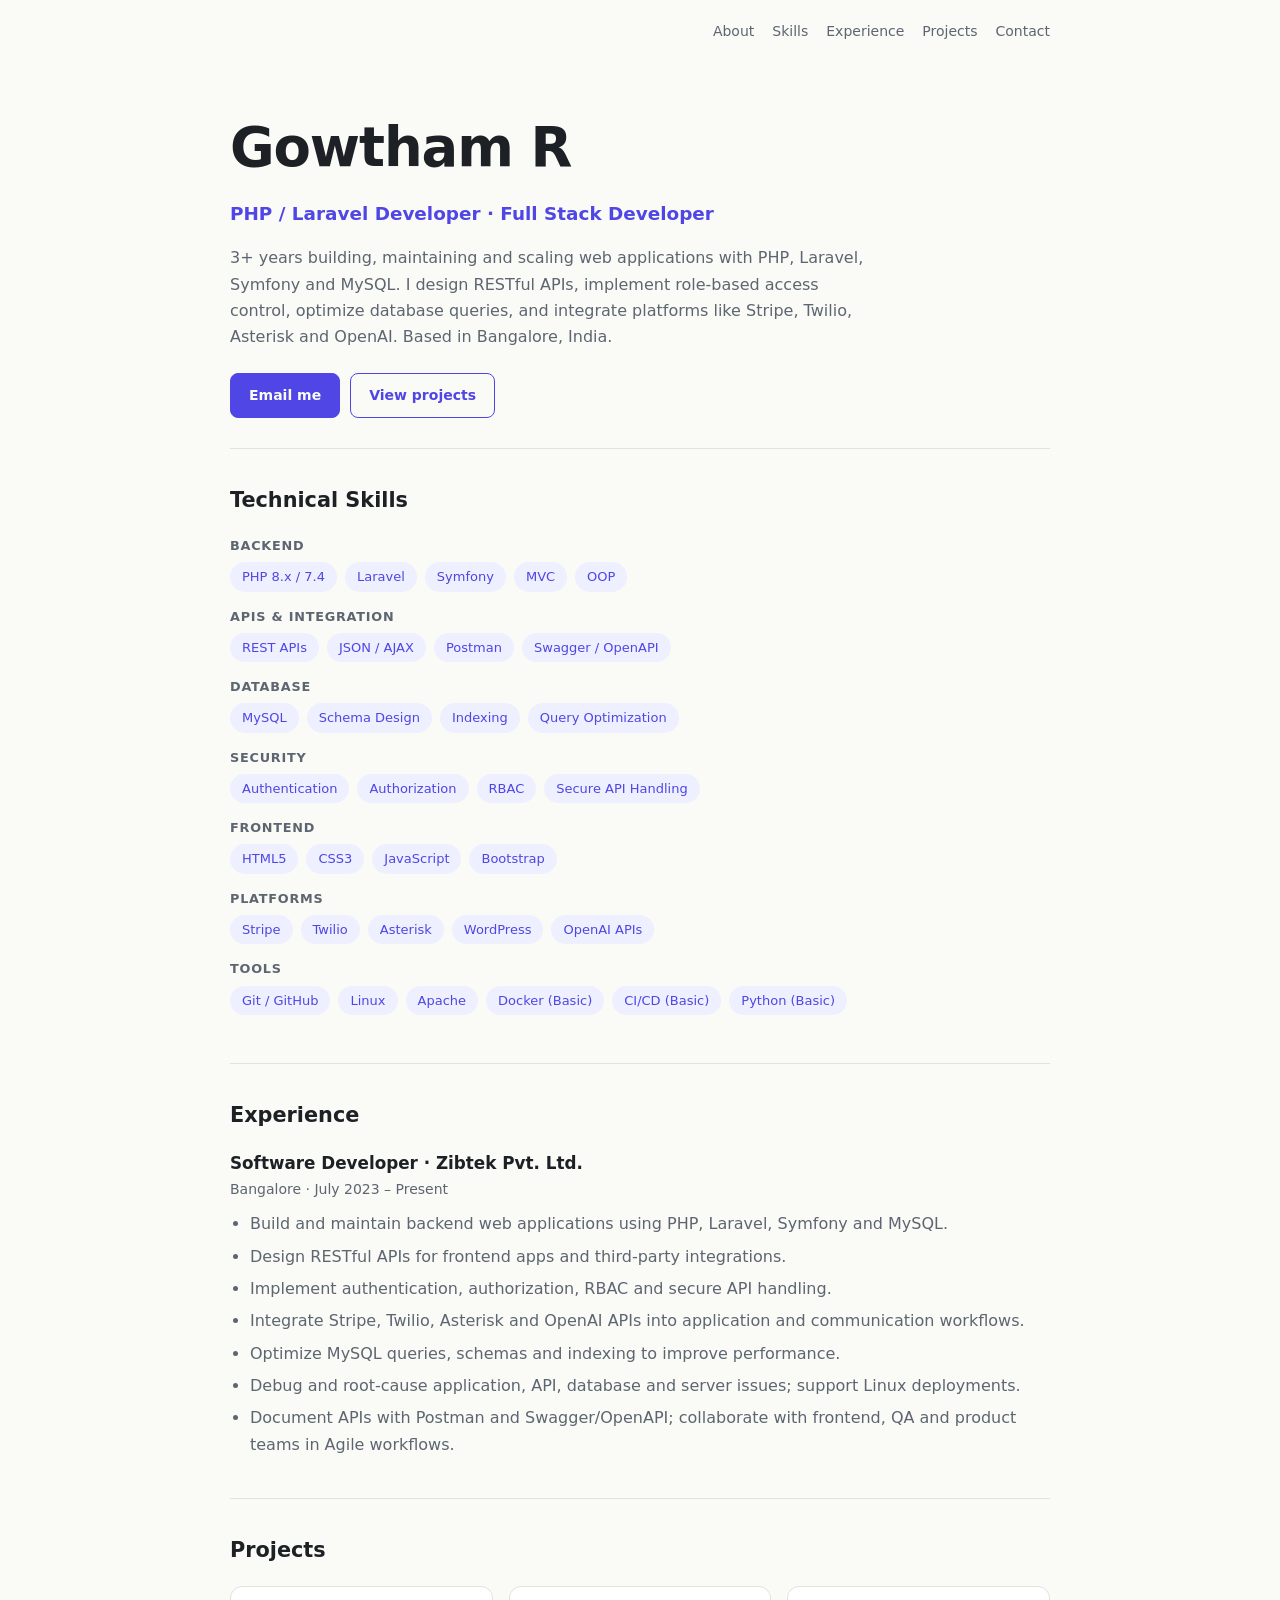
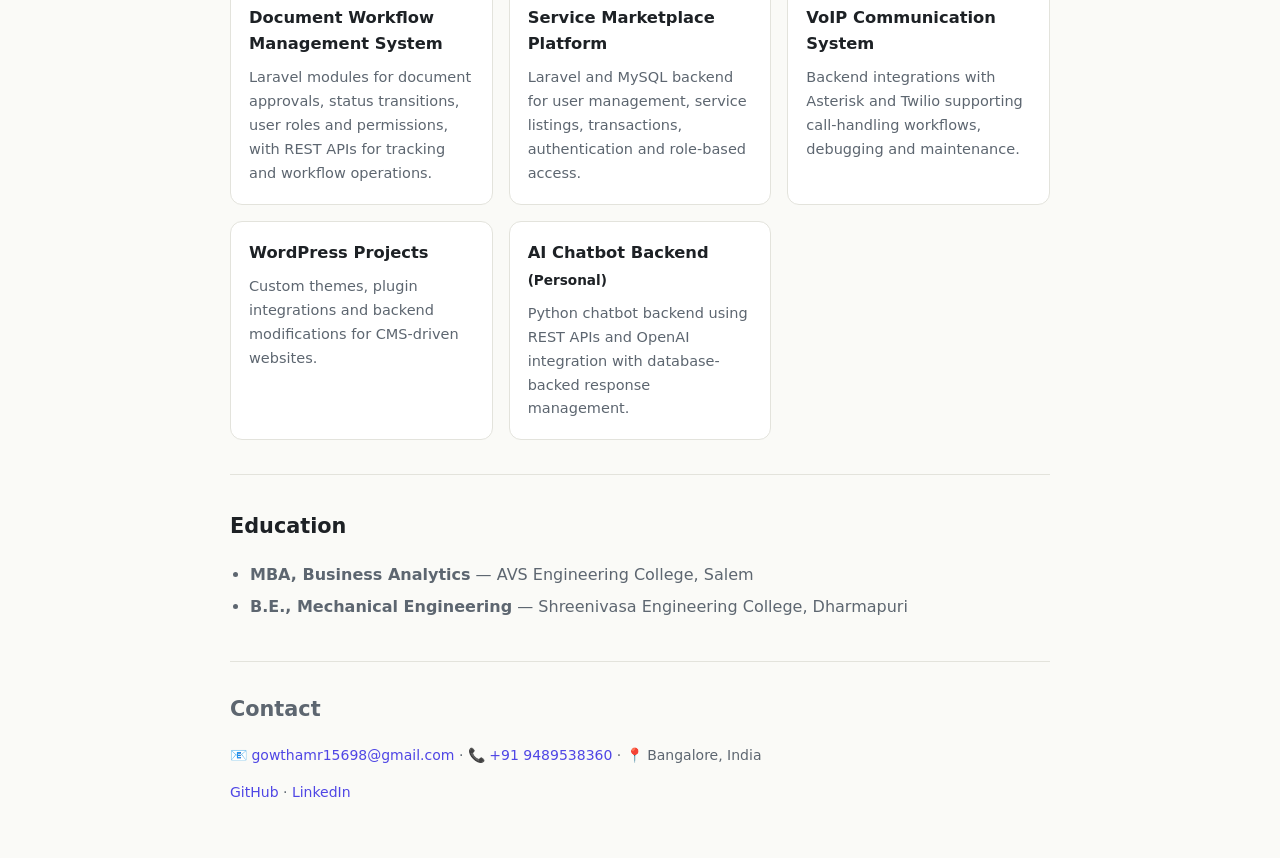
==== index.html @ 0ca5e267 "Add portfolio website" ====
<!DOCTYPE html>
<html lang="en">
<head>
<meta charset="utf-8">
<meta name="viewport" content="width=device-width, initial-scale=1, viewport-fit=cover">
<title>Gowtham R | PHP / Laravel Developer</title>
<style>
:root{box-sizing:border-box;padding-top:env(safe-area-inset-top,0px);padding-bottom:env(safe-area-inset-bottom,0px);
--bg:#fafaf7;--surface:#fff;--text:#1d2125;--muted:#5d6670;--accent:#4f46e5;--border:#e3e3dc;--chip:#eef0ff}
@media (prefers-color-scheme:dark){:root:not([data-theme="light"]){--bg:#111317;--surface:#1a1d23;--text:#ecedef;--muted:#9aa3ad;--accent:#8b8cf8;--border:#2b2f37;--chip:#23263a}}
:root[data-theme="dark"]{--bg:#111317;--surface:#1a1d23;--text:#ecedef;--muted:#9aa3ad;--accent:#8b8cf8;--border:#2b2f37;--chip:#23263a}
html{scroll-padding-top:env(safe-area-inset-top,0px);scroll-behavior:smooth}
*{box-sizing:border-box}
body{margin:0;background:var(--bg);color:var(--text);font:16px/1.65 system-ui,-apple-system,"Segoe UI",Roboto,sans-serif}
.wrap{max-width:860px;margin:0 auto;padding:0 20px}
nav{display:flex;gap:18px;justify-content:flex-end;padding:20px 0;font-size:14px;flex-wrap:wrap}
a{color:var(--accent);text-decoration:none}a:hover{text-decoration:underline}
nav a{color:var(--muted)}
header{padding:40px 0 30px}
h1{font-size:clamp(2.2rem,6vw,3.4rem);margin:0;letter-spacing:-.02em}
.role{color:var(--accent);font-weight:600;font-size:1.15rem;margin:6px 0 16px}
.lead{max-width:640px;color:var(--muted)}
.btns{display:flex;gap:10px;flex-wrap:wrap;margin-top:22px}
.btn{padding:10px 18px;border-radius:8px;border:1px solid var(--accent);font-weight:600;font-size:14px}
.btn.p{background:var(--accent);color:var(--bg)}
.btn:hover{text-decoration:none;opacity:.88}
section{padding:34px 0;border-top:1px solid var(--border)}
h2{font-size:1.3rem;margin:0 0 18px}
.chips{display:flex;flex-wrap:wrap;gap:8px}
.chip{background:var(--chip);color:var(--accent);padding:4px 12px;border-radius:999px;font-size:13px;font-weight:500}
.skills div{margin-bottom:14px}.skills h3{font-size:.8rem;text-transform:uppercase;letter-spacing:.06em;color:var(--muted);margin:0 0 6px}
.grid{display:grid;grid-template-columns:repeat(auto-fit,minmax(250px,1fr));gap:16px}
.card{background:var(--surface);border:1px solid var(--border);border-radius:12px;padding:18px}
.card h3{margin:0 0 8px;font-size:1.02rem}
.card p{margin:0;color:var(--muted);font-size:14.5px}
.job h3{margin:0;font-size:1.05rem}.job .meta{color:var(--muted);font-size:14px;margin-bottom:10px}
ul{padding-left:20px;margin:0}li{margin-bottom:6px;color:var(--muted)}
footer{padding:30px 0 40px;color:var(--muted);font-size:14px;border-top:1px solid var(--border)}
</style>
</head>
<body>
<div class="wrap">
<nav><a href="#about">About</a><a href="#skills">Skills</a><a href="#experience">Experience</a><a href="#projects">Projects</a><a href="#contact">Contact</a></nav>

<header id="about">
<h1>Gowtham R</h1>
<div class="role">PHP / Laravel Developer · Full Stack Developer</div>
<p class="lead">3+ years building, maintaining and scaling web applications with PHP, Laravel, Symfony and MySQL. I design RESTful APIs, implement role-based access control, optimize database queries, and integrate platforms like Stripe, Twilio, Asterisk and OpenAI. Based in Bangalore, India.</p>
<div class="btns"><a class="btn p" href="mailto:gowthamr15698@gmail.com">Email me</a><a class="btn" href="#projects">View projects</a></div>
</header>

<section id="skills">
<h2>Technical Skills</h2>
<div class="skills">
<div><h3>Backend</h3><div class="chips"><span class="chip">PHP 8.x / 7.4</span><span class="chip">Laravel</span><span class="chip">Symfony</span><span class="chip">MVC</span><span class="chip">OOP</span></div></div>
<div><h3>APIs &amp; Integration</h3><div class="chips"><span class="chip">REST APIs</span><span class="chip">JSON / AJAX</span><span class="chip">Postman</span><span class="chip">Swagger / OpenAPI</span></div></div>
<div><h3>Database</h3><div class="chips"><span class="chip">MySQL</span><span class="chip">Schema Design</span><span class="chip">Indexing</span><span class="chip">Query Optimization</span></div></div>
<div><h3>Security</h3><div class="chips"><span class="chip">Authentication</span><span class="chip">Authorization</span><span class="chip">RBAC</span><span class="chip">Secure API Handling</span></div></div>
<div><h3>Frontend</h3><div class="chips"><span class="chip">HTML5</span><span class="chip">CSS3</span><span class="chip">JavaScript</span><span class="chip">Bootstrap</span></div></div>
<div><h3>Platforms</h3><div class="chips"><span class="chip">Stripe</span><span class="chip">Twilio</span><span class="chip">Asterisk</span><span class="chip">WordPress</span><span class="chip">OpenAI APIs</span></div></div>
<div><h3>Tools</h3><div class="chips"><span class="chip">Git / GitHub</span><span class="chip">Linux</span><span class="chip">Apache</span><span class="chip">Docker (Basic)</span><span class="chip">CI/CD (Basic)</span><span class="chip">Python (Basic)</span></div></div>
</div>
</section>

<section id="experience">
<h2>Experience</h2>
<div class="job">
<h3>Software Developer · Zibtek Pvt. Ltd.</h3>
<div class="meta">Bangalore · July 2023 – Present</div>
<ul>
<li>Build and maintain backend web applications using PHP, Laravel, Symfony and MySQL.</li>
<li>Design RESTful APIs for frontend apps and third-party integrations.</li>
<li>Implement authentication, authorization, RBAC and secure API handling.</li>
<li>Integrate Stripe, Twilio, Asterisk and OpenAI APIs into application and communication workflows.</li>
<li>Optimize MySQL queries, schemas and indexing to improve performance.</li>
<li>Debug and root-cause application, API, database and server issues; support Linux deployments.</li>
<li>Document APIs with Postman and Swagger/OpenAPI; collaborate with frontend, QA and product teams in Agile workflows.</li>
</ul>
</div>
</section>

<section id="projects">
<h2>Projects</h2>
<div class="grid">
<div class="card"><h3>Document Workflow Management System</h3><p>Laravel modules for document approvals, status transitions, user roles and permissions, with REST APIs for tracking and workflow operations.</p></div>
<div class="card"><h3>Service Marketplace Platform</h3><p>Laravel and MySQL backend for user management, service listings, transactions, authentication and role-based access.</p></div>
<div class="card"><h3>VoIP Communication System</h3><p>Backend integrations with Asterisk and Twilio supporting call-handling workflows, debugging and maintenance.</p></div>
<div class="card"><h3>WordPress Projects</h3><p>Custom themes, plugin integrations and backend modifications for CMS-driven websites.</p></div>
<div class="card"><h3>AI Chatbot Backend <small>(Personal)</small></h3><p>Python chatbot backend using REST APIs and OpenAI integration with database-backed response management.</p></div>
</div>
</section>

<section id="education">
<h2>Education</h2>
<ul>
<li><strong>MBA, Business Analytics</strong> — AVS Engineering College, Salem</li>
<li><strong>B.E., Mechanical Engineering</strong> — Shreenivasa Engineering College, Dharmapuri</li>
</ul>
</section>

<footer id="contact">
<h2>Contact</h2>
<p>📧 <a href="mailto:gowthamr15698@gmail.com">gowthamr15698@gmail.com</a> · 📞 <a href="tel:+919489538360">+91 9489538360</a> · 📍 Bangalore, India</p>
<p><a href="https://github.com/Gowtham-Programmer" id="gh">GitHub</a> · <a href="https://www.linkedin.com/" id="li">LinkedIn</a></p>
</footer>
</div>
</body>
</html>
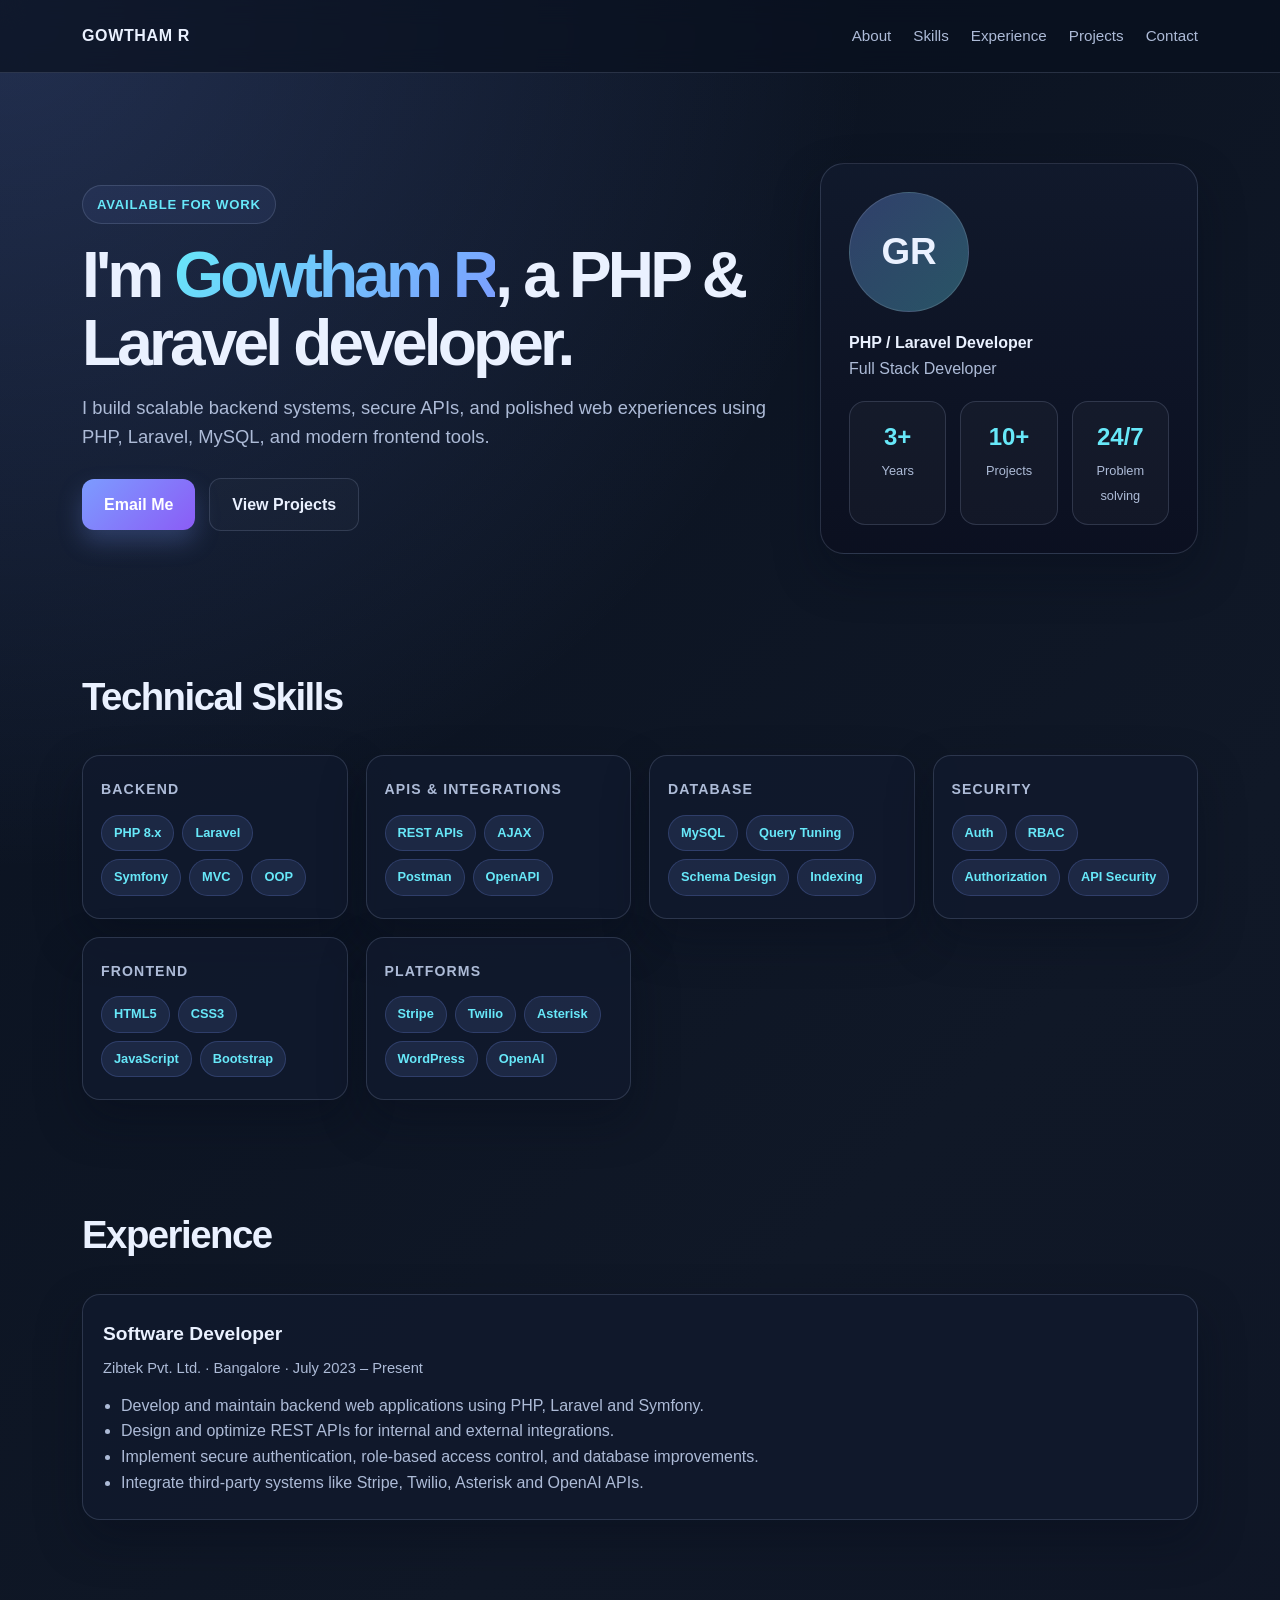
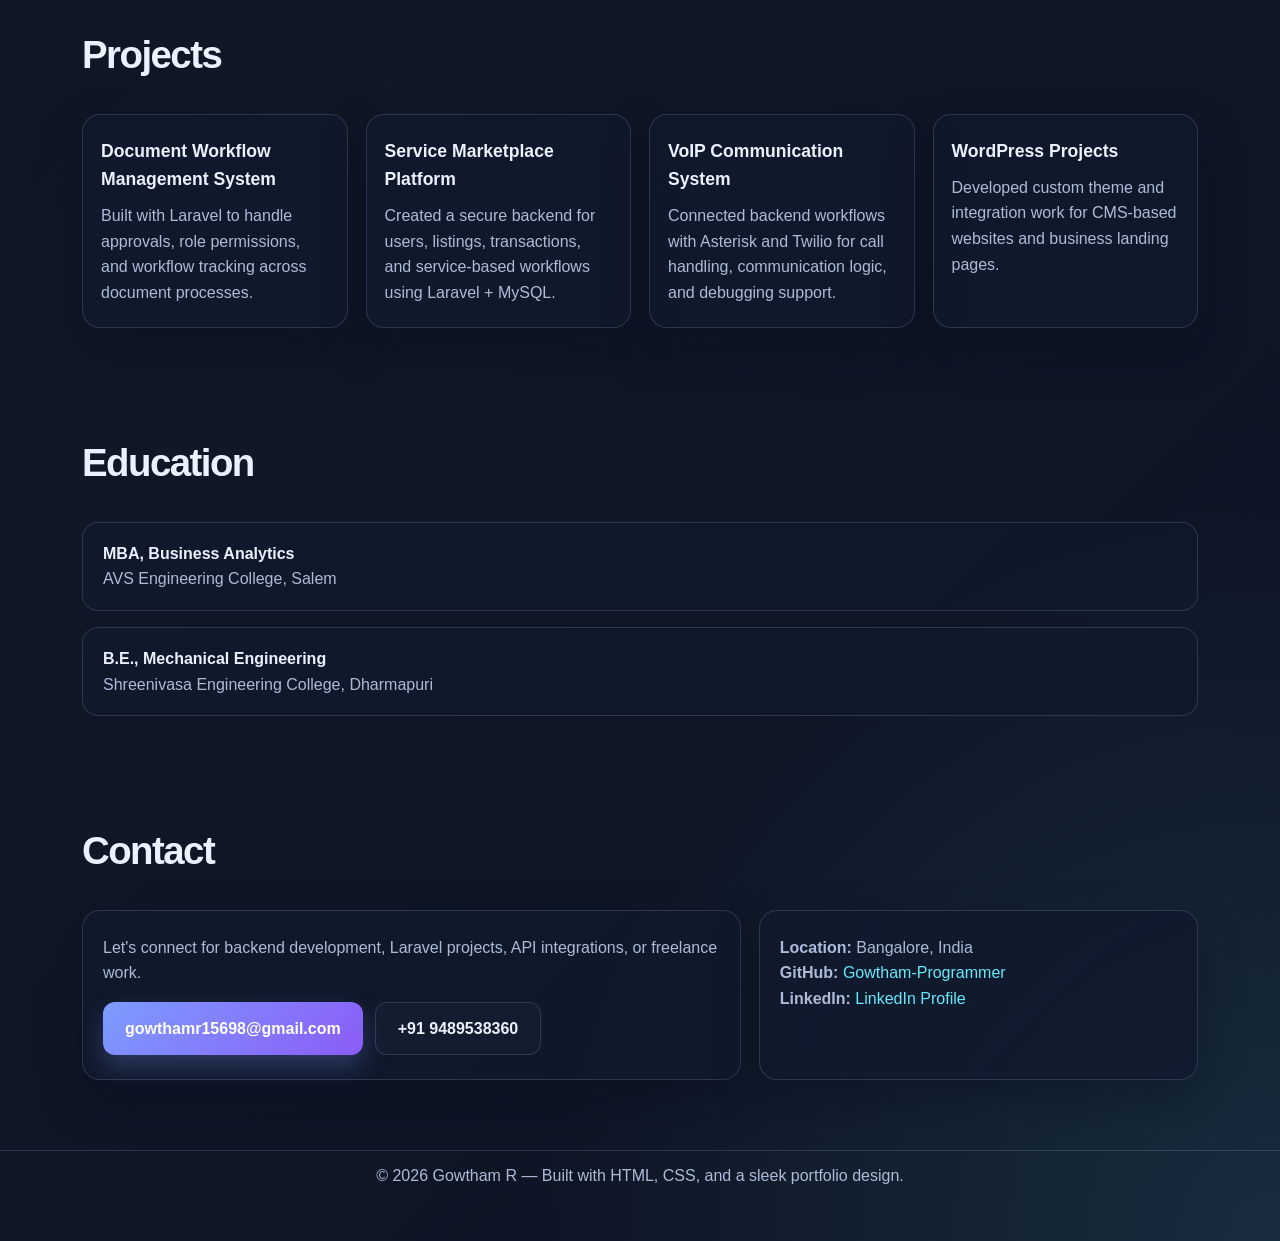
==== commit 6fee6199: "new portpolio design" ====
--- a/index.html
+++ b/index.html
@@ -1,108 +1,586 @@
 <!DOCTYPE html>
 <html lang="en">
 <head>
-<meta charset="utf-8">
-<meta name="viewport" content="width=device-width, initial-scale=1, viewport-fit=cover">
-<title>Gowtham R | PHP / Laravel Developer</title>
-<style>
-:root{box-sizing:border-box;padding-top:env(safe-area-inset-top,0px);padding-bottom:env(safe-area-inset-bottom,0px);
---bg:#fafaf7;--surface:#fff;--text:#1d2125;--muted:#5d6670;--accent:#4f46e5;--border:#e3e3dc;--chip:#eef0ff}
-@media (prefers-color-scheme:dark){:root:not([data-theme="light"]){--bg:#111317;--surface:#1a1d23;--text:#ecedef;--muted:#9aa3ad;--accent:#8b8cf8;--border:#2b2f37;--chip:#23263a}}
-:root[data-theme="dark"]{--bg:#111317;--surface:#1a1d23;--text:#ecedef;--muted:#9aa3ad;--accent:#8b8cf8;--border:#2b2f37;--chip:#23263a}
-html{scroll-padding-top:env(safe-area-inset-top,0px);scroll-behavior:smooth}
-*{box-sizing:border-box}
-body{margin:0;background:var(--bg);color:var(--text);font:16px/1.65 system-ui,-apple-system,"Segoe UI",Roboto,sans-serif}
-.wrap{max-width:860px;margin:0 auto;padding:0 20px}
-nav{display:flex;gap:18px;justify-content:flex-end;padding:20px 0;font-size:14px;flex-wrap:wrap}
-a{color:var(--accent);text-decoration:none}a:hover{text-decoration:underline}
-nav a{color:var(--muted)}
-header{padding:40px 0 30px}
-h1{font-size:clamp(2.2rem,6vw,3.4rem);margin:0;letter-spacing:-.02em}
-.role{color:var(--accent);font-weight:600;font-size:1.15rem;margin:6px 0 16px}
-.lead{max-width:640px;color:var(--muted)}
-.btns{display:flex;gap:10px;flex-wrap:wrap;margin-top:22px}
-.btn{padding:10px 18px;border-radius:8px;border:1px solid var(--accent);font-weight:600;font-size:14px}
-.btn.p{background:var(--accent);color:var(--bg)}
-.btn:hover{text-decoration:none;opacity:.88}
-section{padding:34px 0;border-top:1px solid var(--border)}
-h2{font-size:1.3rem;margin:0 0 18px}
-.chips{display:flex;flex-wrap:wrap;gap:8px}
-.chip{background:var(--chip);color:var(--accent);padding:4px 12px;border-radius:999px;font-size:13px;font-weight:500}
-.skills div{margin-bottom:14px}.skills h3{font-size:.8rem;text-transform:uppercase;letter-spacing:.06em;color:var(--muted);margin:0 0 6px}
-.grid{display:grid;grid-template-columns:repeat(auto-fit,minmax(250px,1fr));gap:16px}
-.card{background:var(--surface);border:1px solid var(--border);border-radius:12px;padding:18px}
-.card h3{margin:0 0 8px;font-size:1.02rem}
-.card p{margin:0;color:var(--muted);font-size:14.5px}
-.job h3{margin:0;font-size:1.05rem}.job .meta{color:var(--muted);font-size:14px;margin-bottom:10px}
-ul{padding-left:20px;margin:0}li{margin-bottom:6px;color:var(--muted)}
-footer{padding:30px 0 40px;color:var(--muted);font-size:14px;border-top:1px solid var(--border)}
-</style>
+  <meta charset="UTF-8" />
+  <meta name="viewport" content="width=device-width, initial-scale=1.0" />
+  <meta name="description" content="Gowtham R - PHP / Laravel developer portfolio" />
+  <title>Gowtham R | PHP / Laravel Developer</title>
+  <style>
+    :root {
+      --bg: #0b1020;
+      --bg-soft: #121a2d;
+      --panel: rgba(19, 27, 46, 0.9);
+      --panel-strong: #111a2d;
+      --text: #eaf1ff;
+      --muted: #adbbd7;
+      --primary: #7c9cff;
+      --primary-2: #67e8f9;
+      --accent: #8b5cf6;
+      --line: rgba(160, 175, 210, 0.2);
+      --glow: rgba(124, 156, 255, 0.28);
+      --shadow: 0 20px 45px rgba(7, 11, 25, 0.35);
+    }
+
+    * { box-sizing: border-box; }
+
+    html {
+      scroll-behavior: smooth;
+    }
+
+    body {
+      margin: 0;
+      font-family: Inter, "Segoe UI", Roboto, Arial, sans-serif;
+      background:
+        radial-gradient(circle at top left, rgba(124, 156, 255, 0.22), transparent 28%),
+        radial-gradient(circle at bottom right, rgba(103, 232, 249, 0.12), transparent 24%),
+        linear-gradient(135deg, #09111f, #101827 50%, #0d1324);
+      color: var(--text);
+      line-height: 1.6;
+    }
+
+    a {
+      color: var(--primary-2);
+      text-decoration: none;
+    }
+
+    a:hover {
+      text-decoration: underline;
+    }
+
+    .container {
+      max-width: 1160px;
+      margin: 0 auto;
+      padding: 0 22px;
+    }
+
+    nav {
+      position: sticky;
+      top: 0;
+      backdrop-filter: blur(12px);
+      background: rgba(9, 17, 31, 0.7);
+      border-bottom: 1px solid var(--line);
+      z-index: 10;
+    }
+
+    .nav-inner {
+      display: flex;
+      justify-content: space-between;
+      align-items: center;
+      min-height: 72px;
+      gap: 14px;
+    }
+
+    .brand {
+      font-weight: 700;
+      letter-spacing: 0.04em;
+      color: var(--text);
+    }
+
+    .nav-links {
+      display: flex;
+      gap: 22px;
+      flex-wrap: wrap;
+      font-size: 0.95rem;
+    }
+
+    .nav-links a {
+      color: var(--muted);
+    }
+
+    .hero {
+      padding: 90px 0 60px;
+    }
+
+    .hero-grid {
+      display: grid;
+      grid-template-columns: 1.3fr 0.7fr;
+      gap: 36px;
+      align-items: center;
+    }
+
+    .eyebrow {
+      display: inline-flex;
+      align-items: center;
+      gap: 8px;
+      border: 1px solid var(--line);
+      border-radius: 999px;
+      background: rgba(124, 156, 255, 0.08);
+      color: var(--primary-2);
+      padding: 8px 14px;
+      font-size: 0.82rem;
+      font-weight: 600;
+      letter-spacing: 0.06em;
+      text-transform: uppercase;
+    }
+
+    h1 {
+      font-size: clamp(2.8rem, 5vw, 5rem);
+      line-height: 1.05;
+      margin: 18px 0 16px;
+      letter-spacing: -0.06em;
+    }
+
+    .highlight {
+      background: linear-gradient(135deg, var(--primary-2), var(--primary));
+      -webkit-background-clip: text;
+      background-clip: text;
+      color: transparent;
+    }
+
+    .subtitle {
+      font-size: 1.15rem;
+      color: var(--muted);
+      margin: 0 0 22px;
+      max-width: 700px;
+    }
+
+    .btn-row {
+      display: flex;
+      align-items: center;
+      gap: 14px;
+      flex-wrap: wrap;
+      margin-top: 26px;
+    }
+
+    .btn {
+      display: inline-flex;
+      align-items: center;
+      justify-content: center;
+      border-radius: 12px;
+      padding: 13px 22px;
+      font-weight: 700;
+      transition: transform 0.2s ease, box-shadow 0.2s ease;
+    }
+
+    .btn:hover {
+      text-decoration: none;
+      transform: translateY(-1px);
+    }
+
+    .btn-primary {
+      background: linear-gradient(135deg, var(--primary), var(--accent));
+      color: #fff;
+      box-shadow: 0 12px 25px rgba(124, 156, 255, 0.25);
+    }
+
+    .btn-secondary {
+      border: 1px solid var(--line);
+      background: rgba(255,255,255,0.02);
+      color: var(--text);
+    }
+
+    .profile-card {
+      background: linear-gradient(180deg, rgba(17, 26, 45, 0.92), rgba(11, 16, 32, 0.92));
+      border: 1px solid var(--line);
+      border-radius: 24px;
+      box-shadow: var(--shadow);
+      padding: 28px;
+    }
+
+    .avatar {
+      width: 120px;
+      height: 120px;
+      border-radius: 50%;
+      background: linear-gradient(135deg, rgba(124,156,255,0.3), rgba(103,232,249,0.3));
+      border: 1px solid rgba(255,255,255,0.12);
+      display: grid;
+      place-items: center;
+      font-size: 2.3rem;
+      font-weight: 700;
+      margin-bottom: 18px;
+    }
+
+    .stat-boxes {
+      display: grid;
+      grid-template-columns: repeat(3, minmax(0, 1fr));
+      gap: 14px;
+      margin-top: 20px;
+    }
+
+    .stat {
+      border: 1px solid var(--line);
+      border-radius: 16px;
+      padding: 16px 12px;
+      text-align: center;
+      background: rgba(255,255,255,0.03);
+    }
+
+    .stat strong {
+      display: block;
+      font-size: 1.5rem;
+      color: var(--primary-2);
+    }
+
+    .stat span {
+      color: var(--muted);
+      font-size: 0.8rem;
+    }
+
+    section {
+      padding: 52px 0;
+    }
+
+    .section-title {
+      margin: 0 0 28px;
+      font-size: clamp(1.8rem, 3vw, 2.5rem);
+      letter-spacing: -0.04em;
+    }
+
+    .skills-wrap {
+      display: grid;
+      grid-template-columns: repeat(auto-fit, minmax(220px, 1fr));
+      gap: 18px;
+    }
+
+    .skill-card,
+    .project-card,
+    .timeline-item,
+    .contact-card {
+      background: rgba(17, 26, 45, 0.8);
+      border: 1px solid var(--line);
+      border-radius: 18px;
+      box-shadow: var(--shadow);
+    }
+
+    .skill-card {
+      padding: 22px 18px;
+    }
+
+    .skill-card h3 {
+      margin: 0 0 14px;
+      font-size: 0.88rem;
+      letter-spacing: 0.08em;
+      text-transform: uppercase;
+      color: var(--muted);
+    }
+
+    .chips {
+      display: flex;
+      flex-wrap: wrap;
+      gap: 8px;
+    }
+
+    .chip {
+      background: rgba(124, 156, 255, 0.12);
+      border: 1px solid rgba(124, 156, 255, 0.2);
+      color: var(--primary-2);
+      border-radius: 999px;
+      padding: 7px 12px;
+      font-size: 0.8rem;
+      font-weight: 600;
+    }
+
+    .timeline {
+      display: grid;
+      gap: 20px;
+    }
+
+    .timeline-item {
+      padding: 24px 20px;
+    }
+
+    .timeline-item h3 {
+      margin: 0;
+      font-size: 1.2rem;
+    }
+
+    .meta {
+      margin: 8px 0 12px;
+      color: var(--muted);
+      font-size: 0.92rem;
+    }
+
+    .timeline-item ul {
+      margin: 0;
+      padding-left: 18px;
+      color: var(--muted);
+    }
+
+    .projects-grid {
+      display: grid;
+      grid-template-columns: repeat(auto-fit, minmax(250px, 1fr));
+      gap: 18px;
+    }
+
+    .project-card {
+      padding: 22px 18px;
+    }
+
+    .project-card h3 {
+      margin: 0 0 10px;
+      font-size: 1.1rem;
+    }
+
+    .project-card p {
+      margin: 0;
+      color: var(--muted);
+    }
+
+    .education-list {
+      list-style: none;
+      padding: 0;
+      margin: 0;
+      display: grid;
+      gap: 16px;
+    }
+
+    .education-list li {
+      background: rgba(17, 26, 45, 0.8);
+      border: 1px solid var(--line);
+      border-radius: 16px;
+      padding: 18px 20px;
+      color: var(--muted);
+    }
+
+    .education-list strong {
+      color: var(--text);
+    }
+
+    .contact-wrap {
+      display: grid;
+      grid-template-columns: 1.2fr 0.8fr;
+      gap: 18px;
+      align-items: stretch;
+    }
+
+    .contact-card {
+      padding: 24px 20px;
+    }
+
+    .contact-card p {
+      margin: 0;
+      color: var(--muted);
+    }
+
+    .contact-links {
+      display: flex;
+      flex-wrap: wrap;
+      gap: 12px;
+      margin-top: 16px;
+    }
+
+    footer {
+      padding: 12px 0 52px;
+      color: var(--muted);
+      text-align: center;
+      border-top: 1px solid var(--line);
+      margin-top: 18px;
+    }
+
+    @media (max-width: 768px) {
+      .hero-grid,
+      .contact-wrap {
+        grid-template-columns: 1fr;
+      }
+
+      .nav-inner {
+        flex-direction: column;
+        justify-content: center;
+        padding: 16px 0;
+      }
+
+      .hero {
+        padding-top: 60px;
+      }
+
+      .stat-boxes {
+        grid-template-columns: 1fr;
+      }
+    }
+  </style>
 </head>
 <body>
-<div class="wrap">
-<nav><a href="#about">About</a><a href="#skills">Skills</a><a href="#experience">Experience</a><a href="#projects">Projects</a><a href="#contact">Contact</a></nav>
-
-<header id="about">
-<h1>Gowtham R</h1>
-<div class="role">PHP / Laravel Developer · Full Stack Developer</div>
-<p class="lead">3+ years building, maintaining and scaling web applications with PHP, Laravel, Symfony and MySQL. I design RESTful APIs, implement role-based access control, optimize database queries, and integrate platforms like Stripe, Twilio, Asterisk and OpenAI. Based in Bangalore, India.</p>
-<div class="btns"><a class="btn p" href="mailto:gowthamr15698@gmail.com">Email me</a><a class="btn" href="#projects">View projects</a></div>
-</header>
-
-<section id="skills">
-<h2>Technical Skills</h2>
-<div class="skills">
-<div><h3>Backend</h3><div class="chips"><span class="chip">PHP 8.x / 7.4</span><span class="chip">Laravel</span><span class="chip">Symfony</span><span class="chip">MVC</span><span class="chip">OOP</span></div></div>
-<div><h3>APIs &amp; Integration</h3><div class="chips"><span class="chip">REST APIs</span><span class="chip">JSON / AJAX</span><span class="chip">Postman</span><span class="chip">Swagger / OpenAPI</span></div></div>
-<div><h3>Database</h3><div class="chips"><span class="chip">MySQL</span><span class="chip">Schema Design</span><span class="chip">Indexing</span><span class="chip">Query Optimization</span></div></div>
-<div><h3>Security</h3><div class="chips"><span class="chip">Authentication</span><span class="chip">Authorization</span><span class="chip">RBAC</span><span class="chip">Secure API Handling</span></div></div>
-<div><h3>Frontend</h3><div class="chips"><span class="chip">HTML5</span><span class="chip">CSS3</span><span class="chip">JavaScript</span><span class="chip">Bootstrap</span></div></div>
-<div><h3>Platforms</h3><div class="chips"><span class="chip">Stripe</span><span class="chip">Twilio</span><span class="chip">Asterisk</span><span class="chip">WordPress</span><span class="chip">OpenAI APIs</span></div></div>
-<div><h3>Tools</h3><div class="chips"><span class="chip">Git / GitHub</span><span class="chip">Linux</span><span class="chip">Apache</span><span class="chip">Docker (Basic)</span><span class="chip">CI/CD (Basic)</span><span class="chip">Python (Basic)</span></div></div>
-</div>
-</section>
-
-<section id="experience">
-<h2>Experience</h2>
-<div class="job">
-<h3>Software Developer · Zibtek Pvt. Ltd.</h3>
-<div class="meta">Bangalore · July 2023 – Present</div>
-<ul>
-<li>Build and maintain backend web applications using PHP, Laravel, Symfony and MySQL.</li>
-<li>Design RESTful APIs for frontend apps and third-party integrations.</li>
-<li>Implement authentication, authorization, RBAC and secure API handling.</li>
-<li>Integrate Stripe, Twilio, Asterisk and OpenAI APIs into application and communication workflows.</li>
-<li>Optimize MySQL queries, schemas and indexing to improve performance.</li>
-<li>Debug and root-cause application, API, database and server issues; support Linux deployments.</li>
-<li>Document APIs with Postman and Swagger/OpenAPI; collaborate with frontend, QA and product teams in Agile workflows.</li>
-</ul>
-</div>
-</section>
-
-<section id="projects">
-<h2>Projects</h2>
-<div class="grid">
-<div class="card"><h3>Document Workflow Management System</h3><p>Laravel modules for document approvals, status transitions, user roles and permissions, with REST APIs for tracking and workflow operations.</p></div>
-<div class="card"><h3>Service Marketplace Platform</h3><p>Laravel and MySQL backend for user management, service listings, transactions, authentication and role-based access.</p></div>
-<div class="card"><h3>VoIP Communication System</h3><p>Backend integrations with Asterisk and Twilio supporting call-handling workflows, debugging and maintenance.</p></div>
-<div class="card"><h3>WordPress Projects</h3><p>Custom themes, plugin integrations and backend modifications for CMS-driven websites.</p></div>
-<div class="card"><h3>AI Chatbot Backend <small>(Personal)</small></h3><p>Python chatbot backend using REST APIs and OpenAI integration with database-backed response management.</p></div>
-</div>
-</section>
-
-<section id="education">
-<h2>Education</h2>
-<ul>
-<li><strong>MBA, Business Analytics</strong> — AVS Engineering College, Salem</li>
-<li><strong>B.E., Mechanical Engineering</strong> — Shreenivasa Engineering College, Dharmapuri</li>
-</ul>
-</section>
-
-<footer id="contact">
-<h2>Contact</h2>
-<p>📧 <a href="mailto:gowthamr15698@gmail.com">gowthamr15698@gmail.com</a> · 📞 <a href="tel:+919489538360">+91 9489538360</a> · 📍 Bangalore, India</p>
-<p><a href="https://github.com/Gowtham-Programmer" id="gh">GitHub</a> · <a href="https://www.linkedin.com/" id="li">LinkedIn</a></p>
-</footer>
-</div>
+  <nav>
+    <div class="container nav-inner">
+      <div class="brand">GOWTHAM R</div>
+      <div class="nav-links">
+        <a href="#about">About</a>
+        <a href="#skills">Skills</a>
+        <a href="#experience">Experience</a>
+        <a href="#projects">Projects</a>
+        <a href="#contact">Contact</a>
+      </div>
+    </div>
+  </nav>
+
+  <main class="container">
+    <header class="hero" id="about">
+      <div class="hero-grid">
+        <div>
+          <div class="eyebrow">Available for work</div>
+          <h1>I'm <span class="highlight">Gowtham R</span>, a PHP & Laravel developer.</h1>
+          <p class="subtitle">
+            I build scalable backend systems, secure APIs, and polished web experiences using PHP, Laravel, MySQL, and modern frontend tools.
+          </p>
+          <div class="btn-row">
+            <a class="btn btn-primary" href="mailto:gowthamr15698@gmail.com">Email Me</a>
+            <a class="btn btn-secondary" href="#projects">View Projects</a>
+          </div>
+        </div>
+
+        <aside class="profile-card">
+          <div class="avatar">GR</div>
+          <div>
+            <strong>PHP / Laravel Developer</strong><br />
+            <span style="color: var(--muted);">Full Stack Developer</span>
+          </div>
+
+          <div class="stat-boxes">
+            <div class="stat">
+              <strong>3+</strong>
+              <span>Years</span>
+            </div>
+            <div class="stat">
+              <strong>10+</strong>
+              <span>Projects</span>
+            </div>
+            <div class="stat">
+              <strong>24/7</strong>
+              <span>Problem solving</span>
+            </div>
+          </div>
+        </aside>
+      </div>
+    </header>
+
+    <section id="skills">
+      <h2 class="section-title">Technical Skills</h2>
+      <div class="skills-wrap">
+        <article class="skill-card">
+          <h3>Backend</h3>
+          <div class="chips">
+            <span class="chip">PHP 8.x</span>
+            <span class="chip">Laravel</span>
+            <span class="chip">Symfony</span>
+            <span class="chip">MVC</span>
+            <span class="chip">OOP</span>
+          </div>
+        </article>
+
+        <article class="skill-card">
+          <h3>APIs &amp; Integrations</h3>
+          <div class="chips">
+            <span class="chip">REST APIs</span>
+            <span class="chip">AJAX</span>
+            <span class="chip">Postman</span>
+            <span class="chip">OpenAPI</span>
+          </div>
+        </article>
+
+        <article class="skill-card">
+          <h3>Database</h3>
+          <div class="chips">
+            <span class="chip">MySQL</span>
+            <span class="chip">Query Tuning</span>
+            <span class="chip">Schema Design</span>
+            <span class="chip">Indexing</span>
+          </div>
+        </article>
+
+        <article class="skill-card">
+          <h3>Security</h3>
+          <div class="chips">
+            <span class="chip">Auth</span>
+            <span class="chip">RBAC</span>
+            <span class="chip">Authorization</span>
+            <span class="chip">API Security</span>
+          </div>
+        </article>
+
+        <article class="skill-card">
+          <h3>Frontend</h3>
+          <div class="chips">
+            <span class="chip">HTML5</span>
+            <span class="chip">CSS3</span>
+            <span class="chip">JavaScript</span>
+            <span class="chip">Bootstrap</span>
+          </div>
+        </article>
+
+        <article class="skill-card">
+          <h3>Platforms</h3>
+          <div class="chips">
+            <span class="chip">Stripe</span>
+            <span class="chip">Twilio</span>
+            <span class="chip">Asterisk</span>
+            <span class="chip">WordPress</span>
+            <span class="chip">OpenAI</span>
+          </div>
+        </article>
+      </div>
+    </section>
+
+    <section id="experience">
+      <h2 class="section-title">Experience</h2>
+      <div class="timeline">
+        <article class="timeline-item">
+          <h3>Software Developer</h3>
+          <div class="meta">Zibtek Pvt. Ltd. · Bangalore · July 2023 – Present</div>
+          <ul>
+            <li>Develop and maintain backend web applications using PHP, Laravel and Symfony.</li>
+            <li>Design and optimize REST APIs for internal and external integrations.</li>
+            <li>Implement secure authentication, role-based access control, and database improvements.</li>
+            <li>Integrate third-party systems like Stripe, Twilio, Asterisk and OpenAI APIs.</li>
+          </ul>
+        </article>
+      </div>
+    </section>
+
+    <section id="projects">
+      <h2 class="section-title">Projects</h2>
+      <div class="projects-grid">
+        <article class="project-card">
+          <h3>Document Workflow Management System</h3>
+          <p>Built with Laravel to handle approvals, role permissions, and workflow tracking across document processes.</p>
+        </article>
+
+        <article class="project-card">
+          <h3>Service Marketplace Platform</h3>
+          <p>Created a secure backend for users, listings, transactions, and service-based workflows using Laravel + MySQL.</p>
+        </article>
+
+        <article class="project-card">
+          <h3>VoIP Communication System</h3>
+          <p>Connected backend workflows with Asterisk and Twilio for call handling, communication logic, and debugging support.</p>
+        </article>
+
+        <article class="project-card">
+          <h3>WordPress Projects</h3>
+          <p>Developed custom theme and integration work for CMS-based websites and business landing pages.</p>
+        </article>
+      </div>
+    </section>
+
+    <section id="education">
+      <h2 class="section-title">Education</h2>
+      <ul class="education-list">
+        <li><strong>MBA, Business Analytics</strong><br />AVS Engineering College, Salem</li>
+        <li><strong>B.E., Mechanical Engineering</strong><br />Shreenivasa Engineering College, Dharmapuri</li>
+      </ul>
+    </section>
+
+    <section id="contact">
+      <h2 class="section-title">Contact</h2>
+      <div class="contact-wrap">
+        <div class="contact-card">
+          <p>Let's connect for backend development, Laravel projects, API integrations, or freelance work.</p>
+          <div class="contact-links">
+            <a class="btn btn-primary" href="mailto:gowthamr15698@gmail.com">gowthamr15698@gmail.com</a>
+            <a class="btn btn-secondary" href="tel:+919489538360">+91 9489538360</a>
+          </div>
+        </div>
+
+        <div class="contact-card">
+          <p><strong>Location:</strong> Bangalore, India</p>
+          <p><strong>GitHub:</strong> <a href="https://github.com/Gowtham-Programmer">Gowtham-Programmer</a></p>
+          <p><strong>LinkedIn:</strong> <a href="https://www.linkedin.com">LinkedIn Profile</a></p>
+        </div>
+      </div>
+    </section>
+  </main>
+
+  <footer>
+    © 2026 Gowtham R — Built with HTML, CSS, and a sleek portfolio design.
+  </footer>
 </body>
 </html>
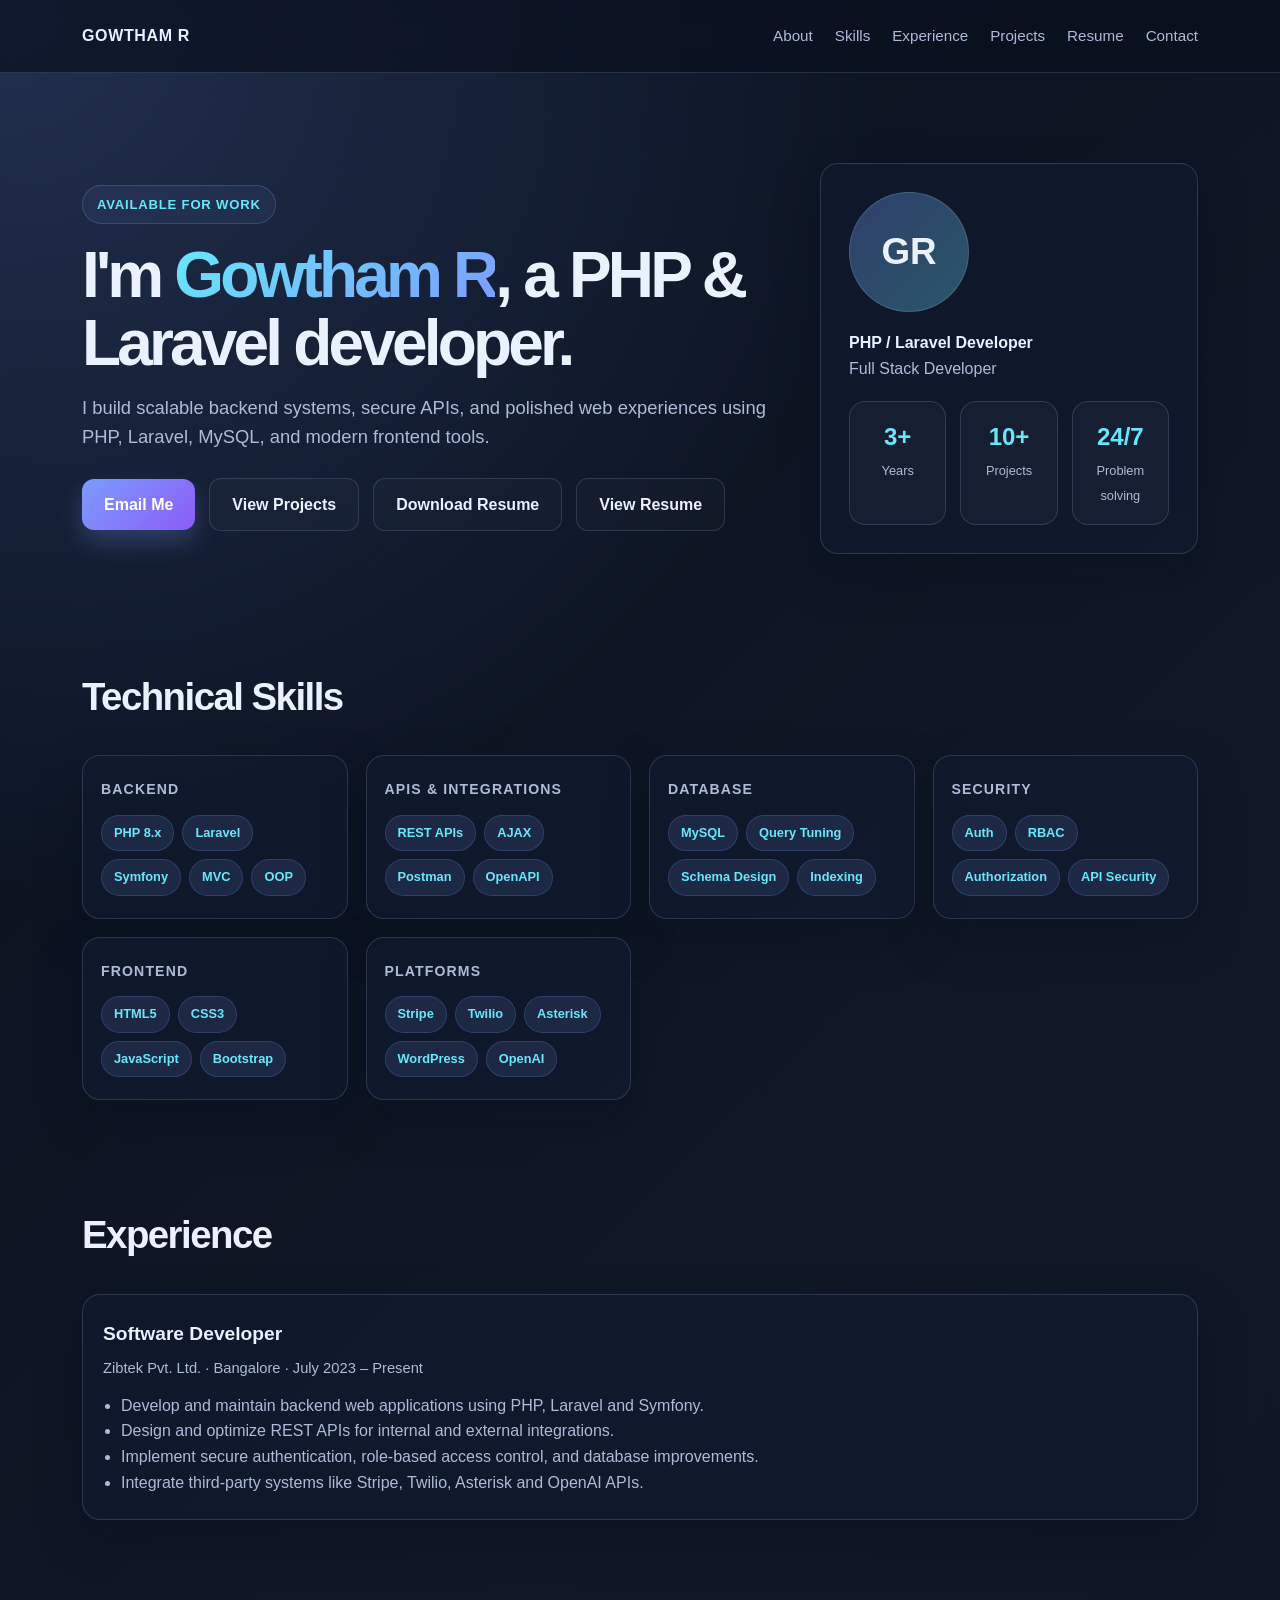
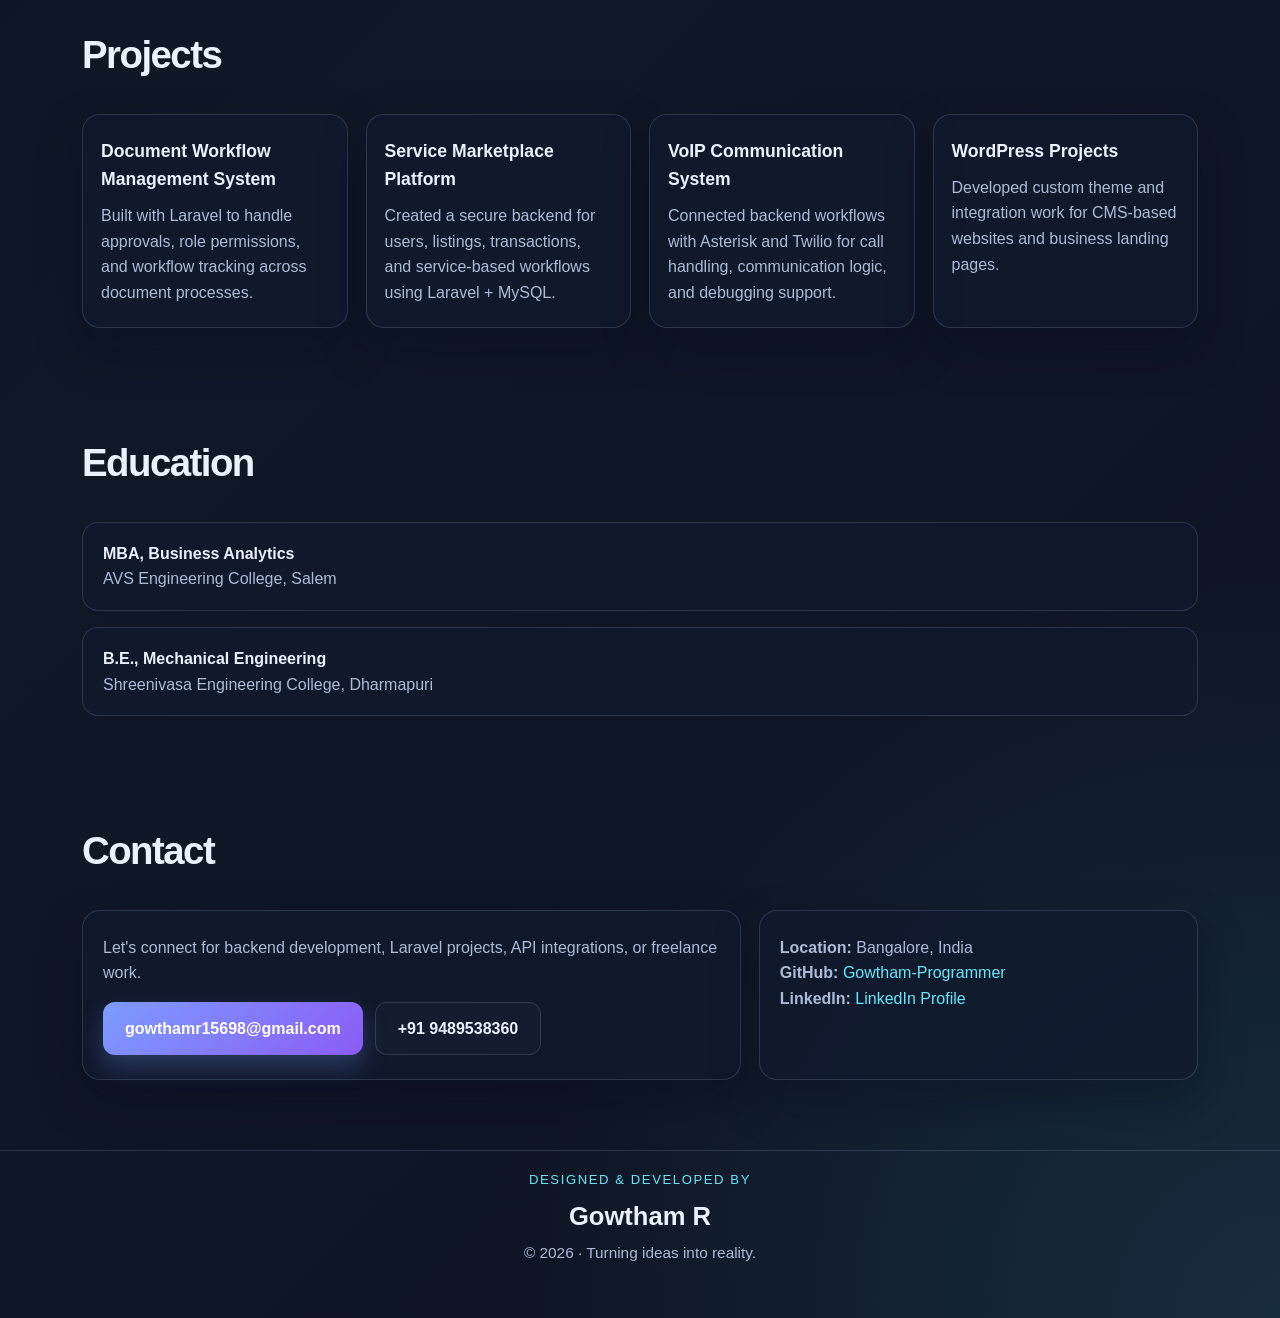
==== commit d35d2bb9: "new changes portpolio" ====
--- a/index.html
+++ b/index.html
@@ -5,392 +5,10 @@
   <meta name="viewport" content="width=device-width, initial-scale=1.0" />
   <meta name="description" content="Gowtham R - PHP / Laravel developer portfolio" />
   <title>Gowtham R | PHP / Laravel Developer</title>
-  <style>
-    :root {
-      --bg: #0b1020;
-      --bg-soft: #121a2d;
-      --panel: rgba(19, 27, 46, 0.9);
-      --panel-strong: #111a2d;
-      --text: #eaf1ff;
-      --muted: #adbbd7;
-      --primary: #7c9cff;
-      --primary-2: #67e8f9;
-      --accent: #8b5cf6;
-      --line: rgba(160, 175, 210, 0.2);
-      --glow: rgba(124, 156, 255, 0.28);
-      --shadow: 0 20px 45px rgba(7, 11, 25, 0.35);
-    }
-
-    * { box-sizing: border-box; }
-
-    html {
-      scroll-behavior: smooth;
-    }
-
-    body {
-      margin: 0;
-      font-family: Inter, "Segoe UI", Roboto, Arial, sans-serif;
-      background:
-        radial-gradient(circle at top left, rgba(124, 156, 255, 0.22), transparent 28%),
-        radial-gradient(circle at bottom right, rgba(103, 232, 249, 0.12), transparent 24%),
-        linear-gradient(135deg, #09111f, #101827 50%, #0d1324);
-      color: var(--text);
-      line-height: 1.6;
-    }
-
-    a {
-      color: var(--primary-2);
-      text-decoration: none;
-    }
-
-    a:hover {
-      text-decoration: underline;
-    }
-
-    .container {
-      max-width: 1160px;
-      margin: 0 auto;
-      padding: 0 22px;
-    }
-
-    nav {
-      position: sticky;
-      top: 0;
-      backdrop-filter: blur(12px);
-      background: rgba(9, 17, 31, 0.7);
-      border-bottom: 1px solid var(--line);
-      z-index: 10;
-    }
-
-    .nav-inner {
-      display: flex;
-      justify-content: space-between;
-      align-items: center;
-      min-height: 72px;
-      gap: 14px;
-    }
-
-    .brand {
-      font-weight: 700;
-      letter-spacing: 0.04em;
-      color: var(--text);
-    }
-
-    .nav-links {
-      display: flex;
-      gap: 22px;
-      flex-wrap: wrap;
-      font-size: 0.95rem;
-    }
-
-    .nav-links a {
-      color: var(--muted);
-    }
-
-    .hero {
-      padding: 90px 0 60px;
-    }
-
-    .hero-grid {
-      display: grid;
-      grid-template-columns: 1.3fr 0.7fr;
-      gap: 36px;
-      align-items: center;
-    }
-
-    .eyebrow {
-      display: inline-flex;
-      align-items: center;
-      gap: 8px;
-      border: 1px solid var(--line);
-      border-radius: 999px;
-      background: rgba(124, 156, 255, 0.08);
-      color: var(--primary-2);
-      padding: 8px 14px;
-      font-size: 0.82rem;
-      font-weight: 600;
-      letter-spacing: 0.06em;
-      text-transform: uppercase;
-    }
-
-    h1 {
-      font-size: clamp(2.8rem, 5vw, 5rem);
-      line-height: 1.05;
-      margin: 18px 0 16px;
-      letter-spacing: -0.06em;
-    }
-
-    .highlight {
-      background: linear-gradient(135deg, var(--primary-2), var(--primary));
-      -webkit-background-clip: text;
-      background-clip: text;
-      color: transparent;
-    }
-
-    .subtitle {
-      font-size: 1.15rem;
-      color: var(--muted);
-      margin: 0 0 22px;
-      max-width: 700px;
-    }
-
-    .btn-row {
-      display: flex;
-      align-items: center;
-      gap: 14px;
-      flex-wrap: wrap;
-      margin-top: 26px;
-    }
-
-    .btn {
-      display: inline-flex;
-      align-items: center;
-      justify-content: center;
-      border-radius: 12px;
-      padding: 13px 22px;
-      font-weight: 700;
-      transition: transform 0.2s ease, box-shadow 0.2s ease;
-    }
-
-    .btn:hover {
-      text-decoration: none;
-      transform: translateY(-1px);
-    }
-
-    .btn-primary {
-      background: linear-gradient(135deg, var(--primary), var(--accent));
-      color: #fff;
-      box-shadow: 0 12px 25px rgba(124, 156, 255, 0.25);
-    }
-
-    .btn-secondary {
-      border: 1px solid var(--line);
-      background: rgba(255,255,255,0.02);
-      color: var(--text);
-    }
-
-    .profile-card {
-      background: linear-gradient(180deg, rgba(17, 26, 45, 0.92), rgba(11, 16, 32, 0.92));
-      border: 1px solid var(--line);
-      border-radius: 24px;
-      box-shadow: var(--shadow);
-      padding: 28px;
-    }
-
-    .avatar {
-      width: 120px;
-      height: 120px;
-      border-radius: 50%;
-      background: linear-gradient(135deg, rgba(124,156,255,0.3), rgba(103,232,249,0.3));
-      border: 1px solid rgba(255,255,255,0.12);
-      display: grid;
-      place-items: center;
-      font-size: 2.3rem;
-      font-weight: 700;
-      margin-bottom: 18px;
-    }
-
-    .stat-boxes {
-      display: grid;
-      grid-template-columns: repeat(3, minmax(0, 1fr));
-      gap: 14px;
-      margin-top: 20px;
-    }
-
-    .stat {
-      border: 1px solid var(--line);
-      border-radius: 16px;
-      padding: 16px 12px;
-      text-align: center;
-      background: rgba(255,255,255,0.03);
-    }
-
-    .stat strong {
-      display: block;
-      font-size: 1.5rem;
-      color: var(--primary-2);
-    }
-
-    .stat span {
-      color: var(--muted);
-      font-size: 0.8rem;
-    }
-
-    section {
-      padding: 52px 0;
-    }
-
-    .section-title {
-      margin: 0 0 28px;
-      font-size: clamp(1.8rem, 3vw, 2.5rem);
-      letter-spacing: -0.04em;
-    }
-
-    .skills-wrap {
-      display: grid;
-      grid-template-columns: repeat(auto-fit, minmax(220px, 1fr));
-      gap: 18px;
-    }
-
-    .skill-card,
-    .project-card,
-    .timeline-item,
-    .contact-card {
-      background: rgba(17, 26, 45, 0.8);
-      border: 1px solid var(--line);
-      border-radius: 18px;
-      box-shadow: var(--shadow);
-    }
-
-    .skill-card {
-      padding: 22px 18px;
-    }
-
-    .skill-card h3 {
-      margin: 0 0 14px;
-      font-size: 0.88rem;
-      letter-spacing: 0.08em;
-      text-transform: uppercase;
-      color: var(--muted);
-    }
-
-    .chips {
-      display: flex;
-      flex-wrap: wrap;
-      gap: 8px;
-    }
-
-    .chip {
-      background: rgba(124, 156, 255, 0.12);
-      border: 1px solid rgba(124, 156, 255, 0.2);
-      color: var(--primary-2);
-      border-radius: 999px;
-      padding: 7px 12px;
-      font-size: 0.8rem;
-      font-weight: 600;
-    }
-
-    .timeline {
-      display: grid;
-      gap: 20px;
-    }
-
-    .timeline-item {
-      padding: 24px 20px;
-    }
-
-    .timeline-item h3 {
-      margin: 0;
-      font-size: 1.2rem;
-    }
-
-    .meta {
-      margin: 8px 0 12px;
-      color: var(--muted);
-      font-size: 0.92rem;
-    }
-
-    .timeline-item ul {
-      margin: 0;
-      padding-left: 18px;
-      color: var(--muted);
-    }
-
-    .projects-grid {
-      display: grid;
-      grid-template-columns: repeat(auto-fit, minmax(250px, 1fr));
-      gap: 18px;
-    }
-
-    .project-card {
-      padding: 22px 18px;
-    }
-
-    .project-card h3 {
-      margin: 0 0 10px;
-      font-size: 1.1rem;
-    }
-
-    .project-card p {
-      margin: 0;
-      color: var(--muted);
-    }
-
-    .education-list {
-      list-style: none;
-      padding: 0;
-      margin: 0;
-      display: grid;
-      gap: 16px;
-    }
-
-    .education-list li {
-      background: rgba(17, 26, 45, 0.8);
-      border: 1px solid var(--line);
-      border-radius: 16px;
-      padding: 18px 20px;
-      color: var(--muted);
-    }
-
-    .education-list strong {
-      color: var(--text);
-    }
-
-    .contact-wrap {
-      display: grid;
-      grid-template-columns: 1.2fr 0.8fr;
-      gap: 18px;
-      align-items: stretch;
-    }
-
-    .contact-card {
-      padding: 24px 20px;
-    }
-
-    .contact-card p {
-      margin: 0;
-      color: var(--muted);
-    }
-
-    .contact-links {
-      display: flex;
-      flex-wrap: wrap;
-      gap: 12px;
-      margin-top: 16px;
-    }
-
-    footer {
-      padding: 12px 0 52px;
-      color: var(--muted);
-      text-align: center;
-      border-top: 1px solid var(--line);
-      margin-top: 18px;
-    }
-
-    @media (max-width: 768px) {
-      .hero-grid,
-      .contact-wrap {
-        grid-template-columns: 1fr;
-      }
-
-      .nav-inner {
-        flex-direction: column;
-        justify-content: center;
-        padding: 16px 0;
-      }
-
-      .hero {
-        padding-top: 60px;
-      }
-
-      .stat-boxes {
-        grid-template-columns: 1fr;
-      }
-    }
-  </style>
+  <link rel="stylesheet" href="style.css" />
 </head>
 <body>
-  <nav>
+  <nav id="main-nav">
     <div class="container nav-inner">
       <div class="brand">GOWTHAM R</div>
       <div class="nav-links">
@@ -398,15 +16,16 @@
         <a href="#skills">Skills</a>
         <a href="#experience">Experience</a>
         <a href="#projects">Projects</a>
+        <a href="resume.pdf" target="_blank" download>Resume</a>
         <a href="#contact">Contact</a>
       </div>
     </div>
   </nav>
 
   <main class="container">
-    <header class="hero" id="about">
+    <header class="hero reveal" id="about">
       <div class="hero-grid">
-        <div>
+        <div class="hero-copy reveal">
           <div class="eyebrow">Available for work</div>
           <h1>I'm <span class="highlight">Gowtham R</span>, a PHP & Laravel developer.</h1>
           <p class="subtitle">
@@ -415,10 +34,12 @@
           <div class="btn-row">
             <a class="btn btn-primary" href="mailto:gowthamr15698@gmail.com">Email Me</a>
             <a class="btn btn-secondary" href="#projects">View Projects</a>
+            <a class="btn btn-secondary" href="resume.pdf" target="_blank" download>Download Resume</a>
+            <a class="btn btn-secondary" href="resume.pdf" target="_blank">View Resume</a>
           </div>
         </div>
 
-        <aside class="profile-card">
+        <aside class="profile-card reveal">
           <div class="avatar">GR</div>
           <div>
             <strong>PHP / Laravel Developer</strong><br />
@@ -443,10 +64,10 @@
       </div>
     </header>
 
-    <section id="skills">
+    <section id="skills" class="reveal">
       <h2 class="section-title">Technical Skills</h2>
       <div class="skills-wrap">
-        <article class="skill-card">
+        <article class="skill-card reveal">
           <h3>Backend</h3>
           <div class="chips">
             <span class="chip">PHP 8.x</span>
@@ -457,7 +78,7 @@
           </div>
         </article>
 
-        <article class="skill-card">
+        <article class="skill-card reveal">
           <h3>APIs &amp; Integrations</h3>
           <div class="chips">
             <span class="chip">REST APIs</span>
@@ -467,7 +88,7 @@
           </div>
         </article>
 
-        <article class="skill-card">
+        <article class="skill-card reveal">
           <h3>Database</h3>
           <div class="chips">
             <span class="chip">MySQL</span>
@@ -477,7 +98,7 @@
           </div>
         </article>
 
-        <article class="skill-card">
+        <article class="skill-card reveal">
           <h3>Security</h3>
           <div class="chips">
             <span class="chip">Auth</span>
@@ -487,7 +108,7 @@
           </div>
         </article>
 
-        <article class="skill-card">
+        <article class="skill-card reveal">
           <h3>Frontend</h3>
           <div class="chips">
             <span class="chip">HTML5</span>
@@ -497,7 +118,7 @@
           </div>
         </article>
 
-        <article class="skill-card">
+        <article class="skill-card reveal">
           <h3>Platforms</h3>
           <div class="chips">
             <span class="chip">Stripe</span>
@@ -510,10 +131,10 @@
       </div>
     </section>
 
-    <section id="experience">
+    <section id="experience" class="reveal">
       <h2 class="section-title">Experience</h2>
       <div class="timeline">
-        <article class="timeline-item">
+        <article class="timeline-item reveal">
           <h3>Software Developer</h3>
           <div class="meta">Zibtek Pvt. Ltd. · Bangalore · July 2023 – Present</div>
           <ul>
@@ -526,43 +147,43 @@
       </div>
     </section>
 
-    <section id="projects">
+    <section id="projects" class="reveal">
       <h2 class="section-title">Projects</h2>
       <div class="projects-grid">
-        <article class="project-card">
+        <article class="project-card reveal">
           <h3>Document Workflow Management System</h3>
           <p>Built with Laravel to handle approvals, role permissions, and workflow tracking across document processes.</p>
         </article>
 
-        <article class="project-card">
+        <article class="project-card reveal">
           <h3>Service Marketplace Platform</h3>
           <p>Created a secure backend for users, listings, transactions, and service-based workflows using Laravel + MySQL.</p>
         </article>
 
-        <article class="project-card">
+        <article class="project-card reveal">
           <h3>VoIP Communication System</h3>
           <p>Connected backend workflows with Asterisk and Twilio for call handling, communication logic, and debugging support.</p>
         </article>
 
-        <article class="project-card">
+        <article class="project-card reveal">
           <h3>WordPress Projects</h3>
           <p>Developed custom theme and integration work for CMS-based websites and business landing pages.</p>
         </article>
       </div>
     </section>
 
-    <section id="education">
+    <section id="education" class="reveal">
       <h2 class="section-title">Education</h2>
       <ul class="education-list">
-        <li><strong>MBA, Business Analytics</strong><br />AVS Engineering College, Salem</li>
-        <li><strong>B.E., Mechanical Engineering</strong><br />Shreenivasa Engineering College, Dharmapuri</li>
+        <li class="reveal"><strong>MBA, Business Analytics</strong><br />AVS Engineering College, Salem</li>
+        <li class="reveal"><strong>B.E., Mechanical Engineering</strong><br />Shreenivasa Engineering College, Dharmapuri</li>
       </ul>
     </section>
 
-    <section id="contact">
+    <section id="contact" class="reveal">
       <h2 class="section-title">Contact</h2>
       <div class="contact-wrap">
-        <div class="contact-card">
+        <div class="contact-card reveal">
           <p>Let's connect for backend development, Laravel projects, API integrations, or freelance work.</p>
           <div class="contact-links">
             <a class="btn btn-primary" href="mailto:gowthamr15698@gmail.com">gowthamr15698@gmail.com</a>
@@ -570,7 +191,7 @@
           </div>
         </div>
 
-        <div class="contact-card">
+        <div class="contact-card reveal">
           <p><strong>Location:</strong> Bangalore, India</p>
           <p><strong>GitHub:</strong> <a href="https://github.com/Gowtham-Programmer">Gowtham-Programmer</a></p>
           <p><strong>LinkedIn:</strong> <a href="https://www.linkedin.com">LinkedIn Profile</a></p>
@@ -580,7 +201,11 @@
   </main>
 
   <footer>
-    © 2026 Gowtham R — Built with HTML, CSS, and a sleek portfolio design.
+    <div class="footer-brand">Designed &amp; Developed by</div>
+    <div class="footer-name">Gowtham R</div>
+    <div class="footer-copy">© <span id="year"></span> · Turning ideas into reality.</div>
   </footer>
+
+  <script src="script.js" defer></script>
 </body>
 </html>
--- a/style.css
+++ b/style.css
@@ -0,0 +1,461 @@
+:root {
+  --bg: #0b1020;
+  --bg-soft: #121a2d;
+  --panel: rgba(17, 26, 45, 0.8);
+  --text: #eaf1ff;
+  --muted: #adbbd7;
+  --primary: #7c9cff;
+  --primary-2: #67e8f9;
+  --accent: #8b5cf6;
+  --line: rgba(160, 175, 210, 0.2);
+  --shadow: 0 20px 45px rgba(7, 11, 25, 0.35);
+}
+
+* {
+  box-sizing: border-box;
+}
+
+html {
+  scroll-behavior: smooth;
+}
+
+body {
+  margin: 0;
+  font-family: Inter, "Segoe UI", Roboto, Arial, sans-serif;
+  background:
+    radial-gradient(circle at top left, rgba(124, 156, 255, 0.22), transparent 28%),
+    radial-gradient(circle at bottom right, rgba(103, 232, 249, 0.12), transparent 24%),
+    linear-gradient(135deg, #09111f, #101827 50%, #0d1324);
+  color: var(--text);
+  line-height: 1.6;
+  overflow-x: hidden;
+}
+
+img {
+  max-width: 100%;
+  display: block;
+}
+
+a {
+  color: var(--primary-2);
+  text-decoration: none;
+}
+
+a:hover {
+  text-decoration: underline;
+}
+
+.container {
+  max-width: 1160px;
+  margin: 0 auto;
+  padding: 0 22px;
+}
+
+nav {
+  position: sticky;
+  top: 0;
+  backdrop-filter: blur(12px);
+  background: rgba(9, 17, 31, 0.7);
+  border-bottom: 1px solid var(--line);
+  z-index: 10;
+  transition: background 0.3s ease, box-shadow 0.3s ease, border-color 0.3s ease;
+}
+
+nav.scrolled {
+  background: rgba(9, 17, 31, 0.88);
+  box-shadow: 0 10px 30px rgba(0, 0, 0, 0.18);
+  border-color: rgba(124, 156, 255, 0.2);
+}
+
+.nav-inner {
+  display: flex;
+  justify-content: space-between;
+  align-items: center;
+  min-height: 72px;
+  gap: 14px;
+}
+
+.brand {
+  font-weight: 700;
+  letter-spacing: 0.04em;
+  color: var(--text);
+}
+
+.nav-links {
+  display: flex;
+  gap: 22px;
+  flex-wrap: wrap;
+  font-size: 0.95rem;
+}
+
+.nav-links a {
+  color: var(--muted);
+}
+
+.reveal {
+  opacity: 0;
+  transform: translateY(24px);
+  transition: opacity 0.7s ease, transform 0.7s ease;
+}
+
+.reveal.visible {
+  opacity: 1;
+  transform: translateY(0);
+}
+
+.hero {
+  padding: 90px 0 60px;
+}
+
+.hero-grid {
+  display: grid;
+  grid-template-columns: 1.3fr 0.7fr;
+  gap: 36px;
+  align-items: center;
+}
+
+.eyebrow {
+  display: inline-flex;
+  align-items: center;
+  gap: 8px;
+  border: 1px solid var(--line);
+  border-radius: 999px;
+  background: rgba(124, 156, 255, 0.08);
+  color: var(--primary-2);
+  padding: 8px 14px;
+  font-size: 0.82rem;
+  font-weight: 600;
+  letter-spacing: 0.06em;
+  text-transform: uppercase;
+}
+
+h1 {
+  font-size: clamp(2.8rem, 5vw, 5rem);
+  line-height: 1.05;
+  margin: 18px 0 16px;
+  letter-spacing: -0.06em;
+}
+
+.highlight {
+  background: linear-gradient(135deg, var(--primary-2), var(--primary));
+  -webkit-background-clip: text;
+  background-clip: text;
+  color: transparent;
+}
+
+.subtitle {
+  font-size: 1.15rem;
+  color: var(--muted);
+  margin: 0 0 22px;
+  max-width: 700px;
+}
+
+.btn-row {
+  display: flex;
+  align-items: center;
+  gap: 14px;
+  flex-wrap: wrap;
+  margin-top: 26px;
+}
+
+.btn {
+  display: inline-flex;
+  align-items: center;
+  justify-content: center;
+  border-radius: 12px;
+  padding: 13px 22px;
+  font-weight: 700;
+  transition: transform 0.2s ease, box-shadow 0.2s ease, border-color 0.2s ease;
+}
+
+.btn:hover {
+  text-decoration: none;
+  transform: translateY(-2px) scale(1.01);
+  box-shadow: 0 12px 24px rgba(103, 232, 249, 0.12);
+}
+
+.btn-primary {
+  background: linear-gradient(135deg, var(--primary), var(--accent));
+  color: #fff;
+  box-shadow: 0 12px 25px rgba(124, 156, 255, 0.25);
+}
+
+.btn-secondary {
+  border: 1px solid var(--line);
+  background: rgba(255,255,255,0.02);
+  color: var(--text);
+}
+
+.profile-card,
+.skill-card,
+.project-card,
+.timeline-item,
+.contact-card,
+.resume-box,
+.resume-section {
+  background: rgba(17, 26, 45, 0.8);
+  border: 1px solid var(--line);
+  border-radius: 18px;
+  box-shadow: var(--shadow);
+  transition: transform 0.3s ease, border-color 0.3s ease, box-shadow 0.3s ease;
+}
+
+.profile-card:hover,
+.skill-card:hover,
+.project-card:hover,
+.timeline-item:hover,
+.contact-card:hover {
+  transform: translateY(-4px);
+  border-color: rgba(124, 156, 255, 0.35);
+  box-shadow: 0 26px 48px rgba(7, 11, 25, 0.38);
+}
+
+.profile-card {
+  padding: 28px;
+}
+
+.avatar {
+  width: 120px;
+  height: 120px;
+  border-radius: 50%;
+  background: linear-gradient(135deg, rgba(124,156,255,0.3), rgba(103,232,249,0.3));
+  border: 1px solid rgba(255,255,255,0.12);
+  display: grid;
+  place-items: center;
+  font-size: 2.3rem;
+  font-weight: 700;
+  margin-bottom: 18px;
+}
+
+.stat-boxes {
+  display: grid;
+  grid-template-columns: repeat(3, minmax(0, 1fr));
+  gap: 14px;
+  margin-top: 20px;
+}
+
+.stat {
+  border: 1px solid var(--line);
+  border-radius: 16px;
+  padding: 16px 12px;
+  text-align: center;
+  background: rgba(255,255,255,0.03);
+}
+
+.stat strong {
+  display: block;
+  font-size: 1.5rem;
+  color: var(--primary-2);
+}
+
+.stat span {
+  color: var(--muted);
+  font-size: 0.8rem;
+}
+
+section {
+  padding: 52px 0;
+}
+
+.section-title {
+  margin: 0 0 28px;
+  font-size: clamp(1.8rem, 3vw, 2.5rem);
+  letter-spacing: -0.04em;
+}
+
+.skills-wrap {
+  display: grid;
+  grid-template-columns: repeat(auto-fit, minmax(220px, 1fr));
+  gap: 18px;
+}
+
+.skill-card {
+  padding: 22px 18px;
+}
+
+.skill-card h3 {
+  margin: 0 0 14px;
+  font-size: 0.88rem;
+  letter-spacing: 0.08em;
+  text-transform: uppercase;
+  color: var(--muted);
+}
+
+.chips {
+  display: flex;
+  flex-wrap: wrap;
+  gap: 8px;
+}
+
+.chip {
+  background: rgba(124, 156, 255, 0.12);
+  border: 1px solid rgba(124, 156, 255, 0.2);
+  color: var(--primary-2);
+  border-radius: 999px;
+  padding: 7px 12px;
+  font-size: 0.8rem;
+  font-weight: 600;
+}
+
+.timeline {
+  display: grid;
+  gap: 20px;
+}
+
+.timeline-item {
+  padding: 24px 20px;
+}
+
+.timeline-item h3 {
+  margin: 0;
+  font-size: 1.2rem;
+}
+
+.meta {
+  margin: 8px 0 12px;
+  color: var(--muted);
+  font-size: 0.92rem;
+}
+
+.timeline-item ul {
+  margin: 0;
+  padding-left: 18px;
+  color: var(--muted);
+}
+
+.projects-grid {
+  display: grid;
+  grid-template-columns: repeat(auto-fit, minmax(250px, 1fr));
+  gap: 18px;
+}
+
+.project-card {
+  padding: 22px 18px;
+}
+
+.project-card h3 {
+  margin: 0 0 10px;
+  font-size: 1.1rem;
+}
+
+.project-card p {
+  margin: 0;
+  color: var(--muted);
+}
+
+.education-list {
+  list-style: none;
+  padding: 0;
+  margin: 0;
+  display: grid;
+  gap: 16px;
+}
+
+.education-list li {
+  background: rgba(17, 26, 45, 0.8);
+  border: 1px solid var(--line);
+  border-radius: 16px;
+  padding: 18px 20px;
+  color: var(--muted);
+}
+
+.education-list strong {
+  color: var(--text);
+}
+
+.contact-wrap {
+  display: grid;
+  grid-template-columns: 1.2fr 0.8fr;
+  gap: 18px;
+  align-items: stretch;
+}
+
+.contact-card {
+  padding: 24px 20px;
+}
+
+.contact-card p {
+  margin: 0;
+  color: var(--muted);
+}
+
+.contact-links {
+  display: flex;
+  flex-wrap: wrap;
+  gap: 12px;
+  margin-top: 16px;
+}
+
+footer {
+  padding: 18px 0 52px;
+  color: var(--muted);
+  text-align: center;
+  border-top: 1px solid var(--line);
+  margin-top: 18px;
+}
+
+.footer-brand {
+  font-size: 0.82rem;
+  letter-spacing: 0.12em;
+  text-transform: uppercase;
+  color: var(--primary-2);
+  margin-bottom: 6px;
+}
+
+.footer-name {
+  font-size: clamp(1.2rem, 2vw, 1.8rem);
+  font-weight: 700;
+  color: var(--text);
+  margin-bottom: 4px;
+}
+
+.footer-copy {
+  font-size: 0.96rem;
+  color: var(--muted);
+}
+
+@media (max-width: 768px) {
+  .hero-grid,
+  .contact-wrap,
+  .resume-header {
+    grid-template-columns: 1fr;
+    display: grid;
+  }
+
+  .nav-inner {
+    flex-direction: column;
+    justify-content: center;
+    padding: 16px 0;
+  }
+
+  .hero {
+    padding-top: 60px;
+  }
+
+  .stat-boxes {
+    grid-template-columns: 1fr;
+  }
+}
+
+@media (prefers-reduced-motion: reduce) {
+  html {
+    scroll-behavior: auto;
+  }
+
+  .reveal,
+  .btn,
+  .profile-card,
+  .skill-card,
+  .project-card,
+  .timeline-item,
+  .contact-card,
+  nav {
+    transition: none;
+    animation: none;
+  }
+
+  .reveal {
+    opacity: 1;
+    transform: none;
+  }
+}
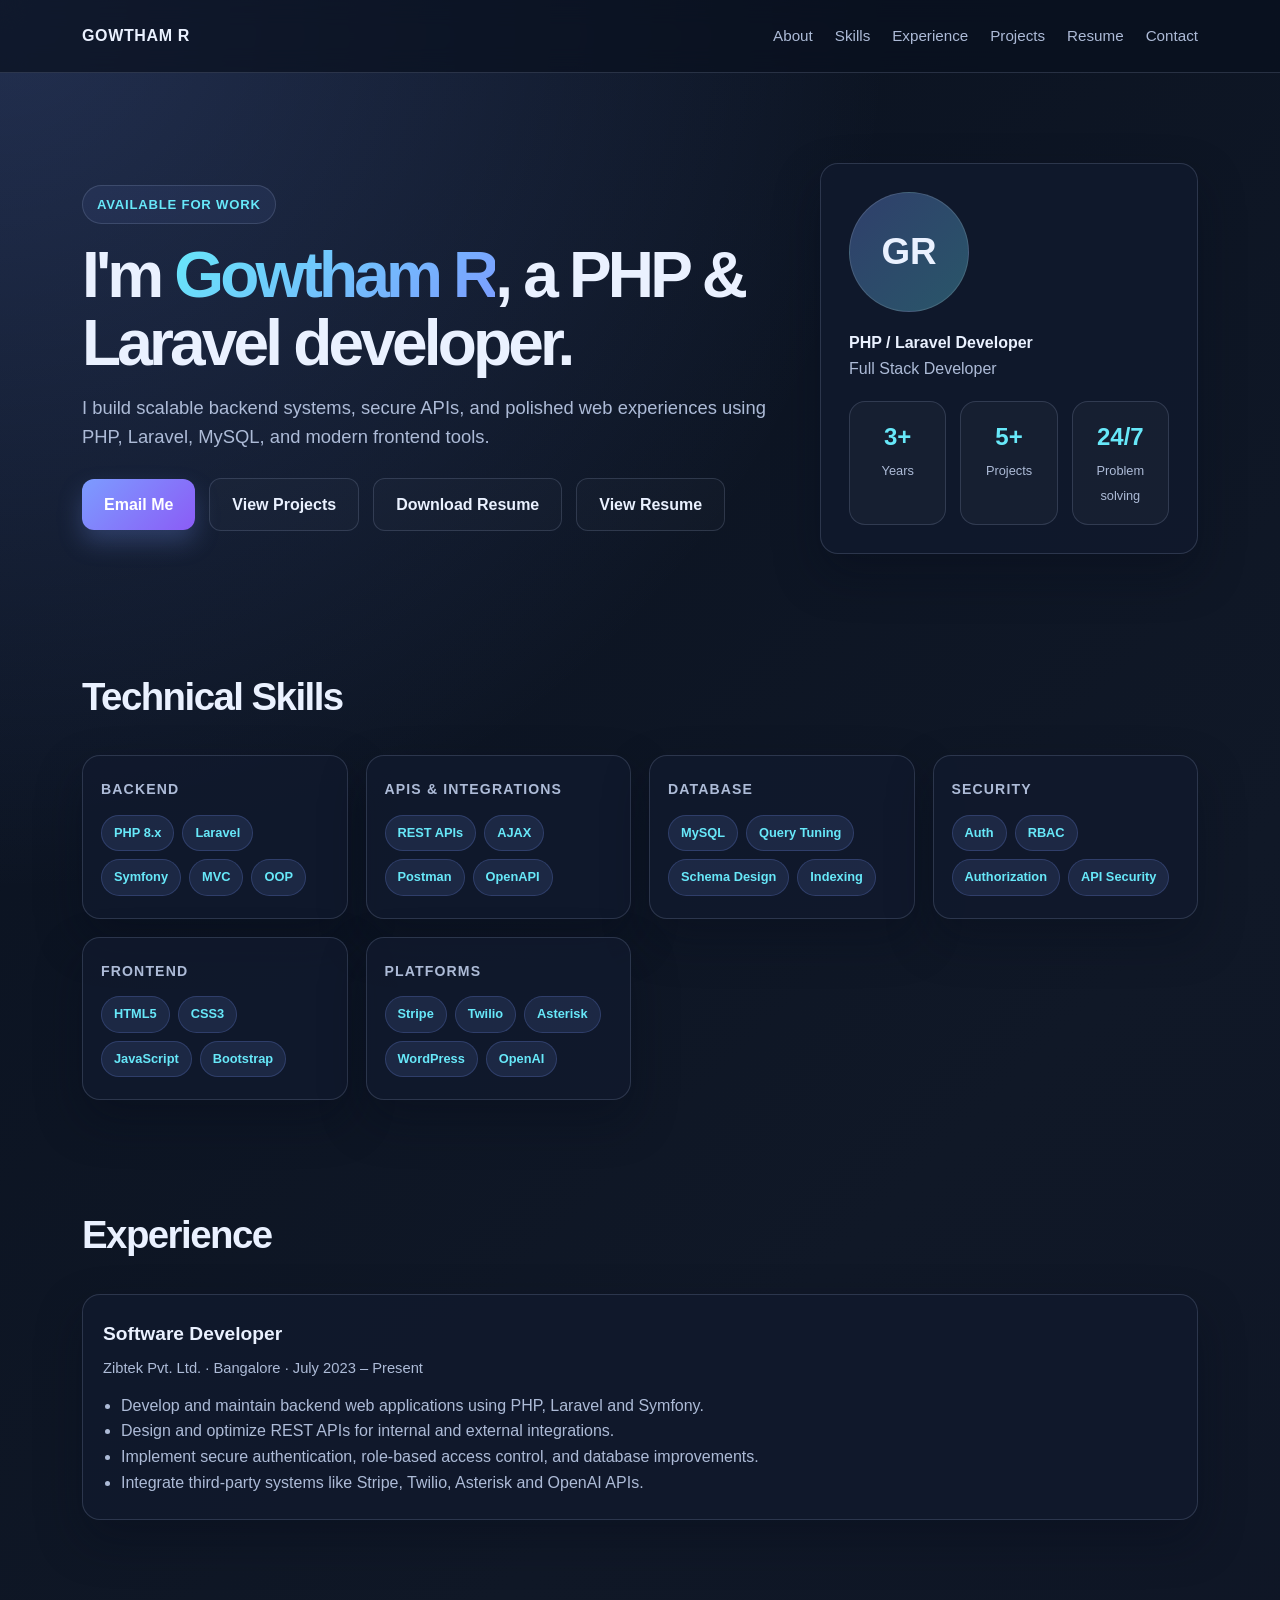
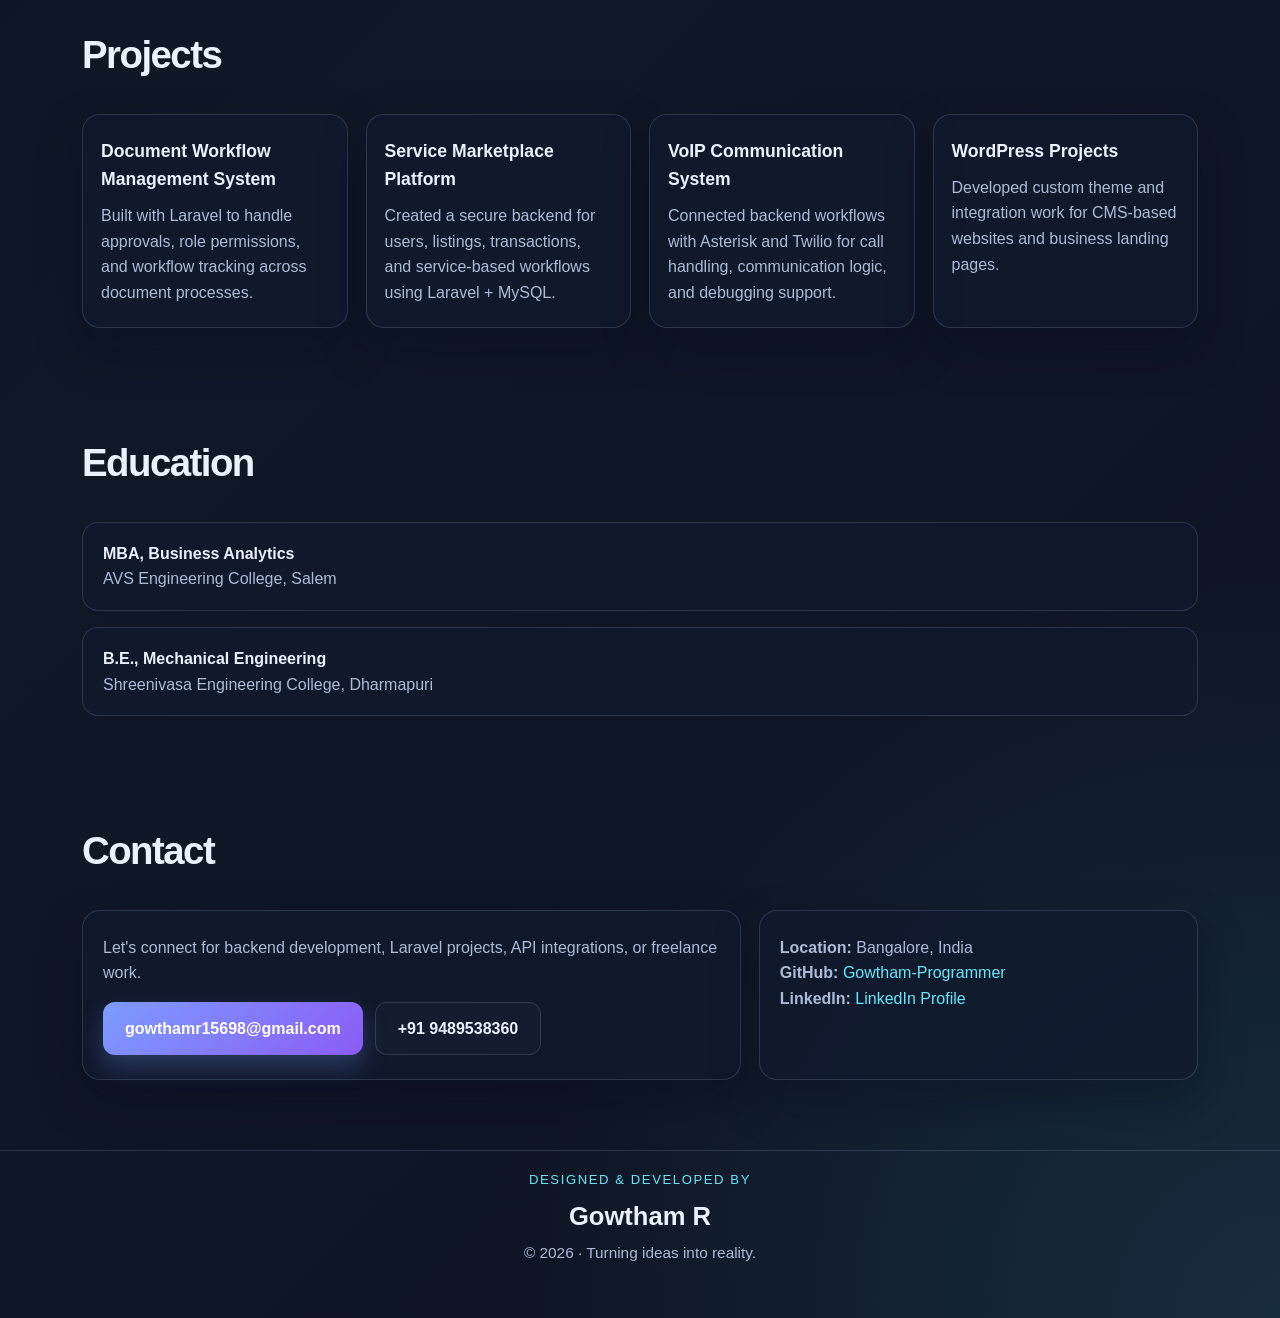
==== commit c58030b9: "Fix project count from 10+ to 5+ years experience in index.html" ====
--- a/index.html
+++ b/index.html
@@ -52,7 +52,7 @@
               <span>Years</span>
             </div>
             <div class="stat">
-              <strong>10+</strong>
+              <strong>5+</strong>
               <span>Projects</span>
             </div>
             <div class="stat">
